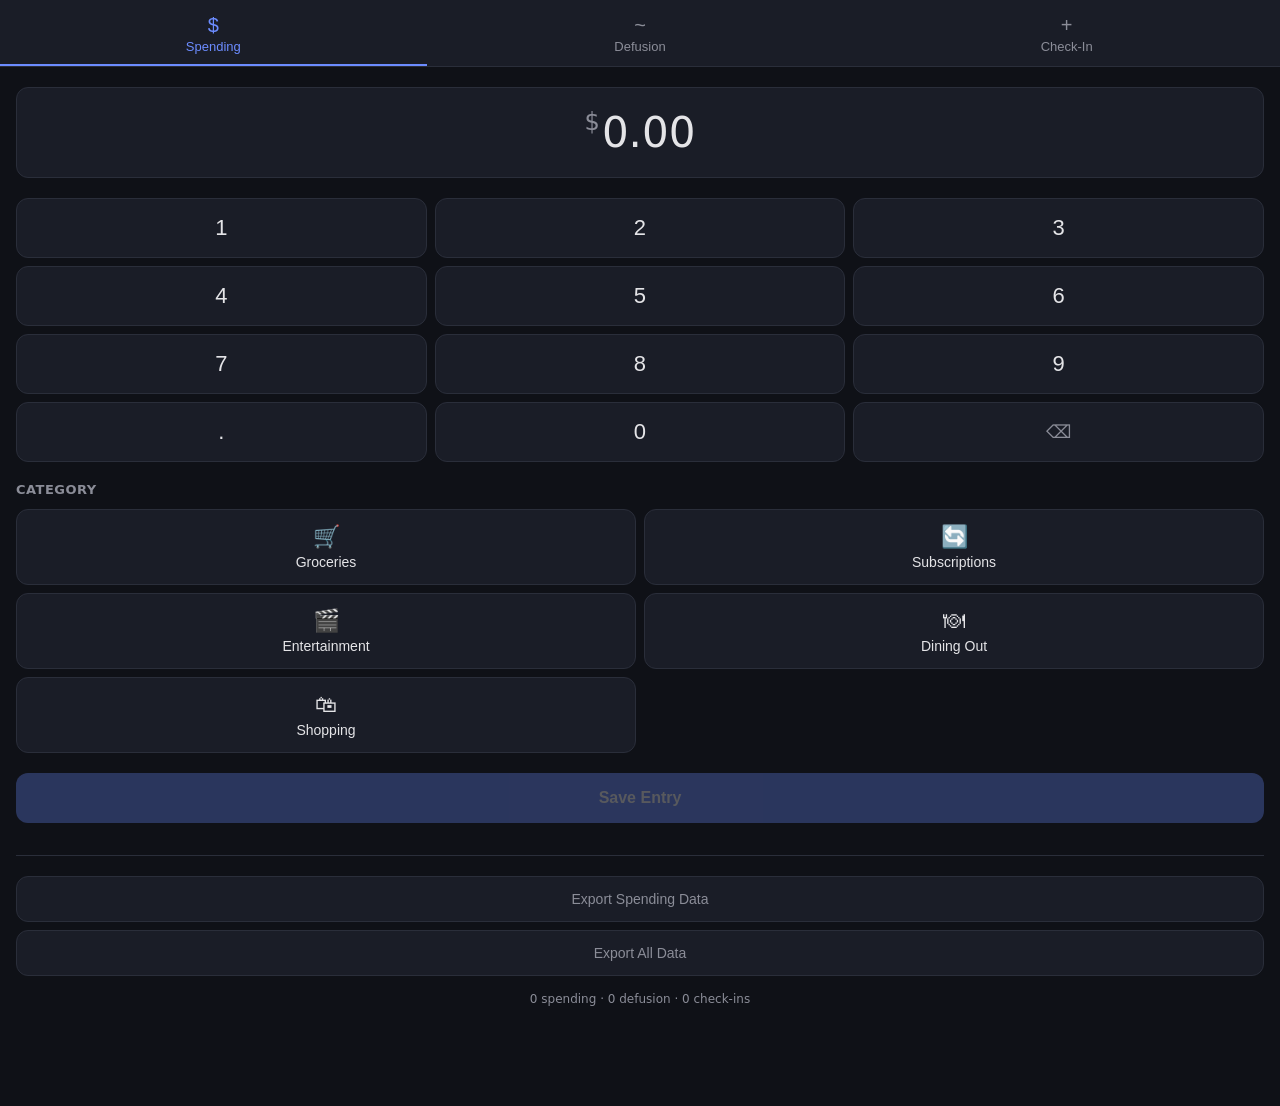
==== index.html @ 258d97ce "Add Q2 Tracker web app - spending, defusion protocol, energy/mood check-ins" ====
<!DOCTYPE html>
<html lang="en">
<head>
<meta charset="UTF-8">
<meta name="viewport" content="width=device-width, initial-scale=1.0, user-scalable=no">
<meta name="apple-mobile-web-app-capable" content="yes">
<meta name="apple-mobile-web-app-status-bar-style" content="black-translucent">
<meta name="apple-mobile-web-app-title" content="Q2 Tracker">
<title>Q2 Tracker</title>
<style>
  :root {
    --bg: #0f1117;
    --surface: #1a1d27;
    --surface-hover: #242836;
    --border: #2a2e3a;
    --text: #e4e4e7;
    --text-dim: #8b8d98;
    --accent: #6c8cff;
    --accent-glow: rgba(108, 140, 255, 0.15);
    --green: #4ade80;
    --amber: #fbbf24;
    --red: #f87171;
    --radius: 12px;
  }
  * { margin: 0; padding: 0; box-sizing: border-box; -webkit-tap-highlight-color: transparent; }
  body {
    font-family: -apple-system, BlinkMacSystemFont, 'SF Pro', system-ui, sans-serif;
    background: var(--bg);
    color: var(--text);
    min-height: 100dvh;
    display: flex;
    flex-direction: column;
    overflow: hidden;
  }
  .tab-bar {
    display: flex;
    background: var(--surface);
    border-bottom: 1px solid var(--border);
    padding: 0;
    position: sticky;
    top: 0;
    z-index: 100;
  }
  .tab-btn {
    flex: 1;
    padding: 14px 8px 10px;
    background: none;
    border: none;
    color: var(--text-dim);
    font-size: 13px;
    font-weight: 500;
    cursor: pointer;
    border-bottom: 2px solid transparent;
    transition: all 0.2s;
  }
  .tab-btn.active {
    color: var(--accent);
    border-bottom-color: var(--accent);
  }
  .tab-btn .tab-icon {
    display: block;
    font-size: 20px;
    margin-bottom: 2px;
  }
  .tab-content {
    flex: 1;
    overflow-y: auto;
    padding: 20px 16px 100px;
    display: none;
  }
  .tab-content.active { display: block; }
  .section-title {
    font-size: 13px;
    font-weight: 600;
    color: var(--text-dim);
    text-transform: uppercase;
    letter-spacing: 0.5px;
    margin-bottom: 12px;
  }
  .amount-display {
    background: var(--surface);
    border: 1px solid var(--border);
    border-radius: var(--radius);
    padding: 20px;
    text-align: center;
    margin-bottom: 20px;
  }
  .amount-display .dollar {
    font-size: 42px;
    font-weight: 300;
    font-variant-numeric: tabular-nums;
    color: var(--text);
  }
  .amount-display .dollar .currency {
    font-size: 24px;
    color: var(--text-dim);
    vertical-align: top;
    margin-right: 2px;
  }
  .numpad {
    display: grid;
    grid-template-columns: repeat(3, 1fr);
    gap: 8px;
    margin-bottom: 20px;
  }
  .numpad button {
    background: var(--surface);
    border: 1px solid var(--border);
    border-radius: var(--radius);
    color: var(--text);
    font-size: 22px;
    font-weight: 400;
    padding: 16px;
    cursor: pointer;
    transition: background 0.15s;
  }
  .numpad button:active { background: var(--surface-hover); }
  .numpad .backspace { font-size: 18px; color: var(--text-dim); }
  .category-grid {
    display: grid;
    grid-template-columns: repeat(2, 1fr);
    gap: 8px;
    margin-bottom: 20px;
  }
  .category-btn {
    background: var(--surface);
    border: 1px solid var(--border);
    border-radius: var(--radius);
    color: var(--text);
    font-size: 14px;
    font-weight: 500;
    padding: 14px 12px;
    cursor: pointer;
    transition: all 0.15s;
    text-align: center;
  }
  .category-btn:active, .category-btn.selected {
    background: var(--accent-glow);
    border-color: var(--accent);
    color: var(--accent);
  }
  .category-btn .cat-icon { display: block; font-size: 22px; margin-bottom: 4px; }
  .save-btn {
    width: 100%;
    padding: 16px;
    background: var(--accent);
    border: none;
    border-radius: var(--radius);
    color: #fff;
    font-size: 16px;
    font-weight: 600;
    cursor: pointer;
    transition: opacity 0.15s;
  }
  .save-btn:disabled { opacity: 0.3; cursor: default; }
  .save-btn:active:not(:disabled) { opacity: 0.85; }
  .toast {
    position: fixed;
    bottom: 80px;
    left: 50%;
    transform: translateX(-50%) translateY(20px);
    background: var(--green);
    color: #000;
    padding: 10px 24px;
    border-radius: 20px;
    font-size: 14px;
    font-weight: 600;
    opacity: 0;
    transition: all 0.3s;
    z-index: 200;
    pointer-events: none;
  }
  .toast.show { opacity: 1; transform: translateX(-50%) translateY(0); }
  .recent-list { margin-top: 24px; }
  .recent-entry {
    display: flex;
    justify-content: space-between;
    align-items: center;
    padding: 12px 0;
    border-bottom: 1px solid var(--border);
    font-size: 14px;
  }
  .recent-entry .entry-cat { color: var(--text-dim); }
  .recent-entry .entry-amount { font-weight: 600; font-variant-numeric: tabular-nums; }
  .recent-entry .entry-time { color: var(--text-dim); font-size: 12px; }
  .defusion-start {
    display: flex;
    flex-direction: column;
    align-items: center;
    justify-content: center;
    min-height: 60vh;
  }
  .start-btn {
    width: 160px;
    height: 160px;
    border-radius: 50%;
    background: var(--surface);
    border: 2px solid var(--accent);
    color: var(--accent);
    font-size: 20px;
    font-weight: 600;
    cursor: pointer;
    transition: all 0.2s;
    box-shadow: 0 0 40px var(--accent-glow);
  }
  .start-btn:active { transform: scale(0.95); box-shadow: 0 0 60px var(--accent-glow); }
  .defusion-script { text-align: center; padding: 24px 16px; }
  .script-text {
    font-size: 20px;
    font-weight: 300;
    line-height: 1.6;
    color: var(--text);
    margin-bottom: 32px;
    font-style: italic;
  }
  .timer-ring { width: 200px; height: 200px; margin: 0 auto 24px; position: relative; }
  .timer-ring svg { transform: rotate(-90deg); width: 200px; height: 200px; }
  .timer-ring .ring-bg { fill: none; stroke: var(--border); stroke-width: 4; }
  .timer-ring .ring-progress {
    fill: none;
    stroke: var(--accent);
    stroke-width: 4;
    stroke-linecap: round;
    stroke-dasharray: 565.48;
    stroke-dashoffset: 0;
    transition: stroke-dashoffset 1s linear;
  }
  .timer-ring .timer-text {
    position: absolute;
    top: 50%;
    left: 50%;
    transform: translate(-50%, -50%);
    font-size: 48px;
    font-weight: 200;
    font-variant-numeric: tabular-nums;
    color: var(--accent);
  }
  .timer-label { font-size: 13px; color: var(--text-dim); margin-bottom: 32px; }
  .defusion-followup { padding: 16px 0; }
  .followup-section { margin-bottom: 24px; }
  .followup-options { display: flex; flex-wrap: wrap; gap: 8px; }
  .followup-btn {
    background: var(--surface);
    border: 1px solid var(--border);
    border-radius: 20px;
    color: var(--text);
    font-size: 14px;
    padding: 10px 18px;
    cursor: pointer;
    transition: all 0.15s;
  }
  .followup-btn:active, .followup-btn.selected {
    background: var(--accent-glow);
    border-color: var(--accent);
    color: var(--accent);
  }
  .intensity-row { display: flex; gap: 8px; }
  .intensity-btn {
    flex: 1;
    background: var(--surface);
    border: 1px solid var(--border);
    border-radius: var(--radius);
    color: var(--text);
    font-size: 18px;
    font-weight: 500;
    padding: 14px 8px;
    cursor: pointer;
    transition: all 0.15s;
    text-align: center;
  }
  .intensity-btn:active, .intensity-btn.selected {
    background: var(--accent-glow);
    border-color: var(--accent);
    color: var(--accent);
  }
  .outcome-row { display: grid; grid-template-columns: 1fr 1fr; gap: 8px; }
  .outcome-btn {
    background: var(--surface);
    border: 1px solid var(--border);
    border-radius: var(--radius);
    color: var(--text);
    font-size: 14px;
    font-weight: 500;
    padding: 16px 12px;
    cursor: pointer;
    transition: all 0.15s;
    text-align: center;
  }
  .outcome-btn:active, .outcome-btn.selected { border-color: var(--accent); color: var(--accent); }
  .outcome-btn.stayed.selected { background: rgba(74, 222, 128, 0.1); border-color: var(--green); color: var(--green); }
  .outcome-btn.didnt.selected { background: rgba(251, 191, 36, 0.1); border-color: var(--amber); color: var(--amber); }
  .checkin-container {
    display: flex;
    flex-direction: column;
    align-items: center;
    min-height: 60vh;
    justify-content: center;
  }
  .checkin-columns {
    display: grid;
    grid-template-columns: 1fr 1fr;
    gap: 24px;
    width: 100%;
    max-width: 400px;
  }
  .checkin-column { display: flex; flex-direction: column; gap: 8px; }
  .column-header {
    font-size: 13px;
    font-weight: 600;
    color: var(--text-dim);
    text-transform: uppercase;
    letter-spacing: 0.5px;
    text-align: center;
    margin-bottom: 8px;
  }
  .checkin-btn {
    background: var(--surface);
    border: 1px solid var(--border);
    border-radius: var(--radius);
    color: var(--text);
    font-size: 14px;
    padding: 14px 12px;
    cursor: pointer;
    transition: all 0.15s;
    display: flex;
    align-items: center;
    gap: 10px;
  }
  .checkin-btn:active, .checkin-btn.selected {
    background: var(--accent-glow);
    border-color: var(--accent);
    color: var(--accent);
  }
  .checkin-btn .num { font-size: 18px; font-weight: 600; width: 24px; text-align: center; }
  .checkin-btn .label { font-weight: 400; }
  .checkin-save { margin-top: 32px; width: 100%; max-width: 400px; }
  .export-section { margin-top: 32px; padding-top: 20px; border-top: 1px solid var(--border); }
  .export-btn {
    width: 100%;
    padding: 14px;
    background: var(--surface);
    border: 1px solid var(--border);
    border-radius: var(--radius);
    color: var(--text-dim);
    font-size: 14px;
    font-weight: 500;
    cursor: pointer;
    transition: all 0.15s;
    margin-bottom: 8px;
  }
  .export-btn:active { background: var(--surface-hover); }
  .data-count { text-align: center; font-size: 12px; color: var(--text-dim); margin-top: 8px; }
  .hidden { display: none !important; }
  @supports (padding-bottom: env(safe-area-inset-bottom)) {
    .tab-bar { padding-bottom: env(safe-area-inset-bottom); }
    .tab-content { padding-bottom: calc(100px + env(safe-area-inset-bottom)); }
  }
</style>
</head>
<body>
<nav class="tab-bar">
  <button class="tab-btn active" data-tab="spending"><span class="tab-icon">$</span>Spending</button>
  <button class="tab-btn" data-tab="defusion"><span class="tab-icon">~</span>Defusion</button>
  <button class="tab-btn" data-tab="checkin"><span class="tab-icon">+</span>Check-In</button>
</nav>
<div class="tab-content active" id="tab-spending">
  <div class="amount-display">
    <div class="dollar"><span class="currency">$</span><span id="amount-value">0.00</span></div>
  </div>
  <div class="numpad">
    <button onclick="numpad('1')">1</button>
    <button onclick="numpad('2')">2</button>
    <button onclick="numpad('3')">3</button>
    <button onclick="numpad('4')">4</button>
    <button onclick="numpad('5')">5</button>
    <button onclick="numpad('6')">6</button>
    <button onclick="numpad('7')">7</button>
    <button onclick="numpad('8')">8</button>
    <button onclick="numpad('9')">9</button>
    <button onclick="numpad('.')">.</button>
    <button onclick="numpad('0')">0</button>
    <button class="backspace" onclick="numpad('del')">&#9003;</button>
  </div>
  <p class="section-title">Category</p>
  <div class="category-grid">
    <button class="category-btn" data-cat="Groceries" onclick="selectCategory(this)"><span class="cat-icon">&#x1F6D2;</span>Groceries</button>
    <button class="category-btn" data-cat="Subscriptions" onclick="selectCategory(this)"><span class="cat-icon">&#x1F504;</span>Subscriptions</button>
    <button class="category-btn" data-cat="Entertainment" onclick="selectCategory(this)"><span class="cat-icon">&#x1F3AC;</span>Entertainment</button>
    <button class="category-btn" data-cat="Dining Out" onclick="selectCategory(this)"><span class="cat-icon">&#x1F37D;</span>Dining Out</button>
    <button class="category-btn" data-cat="Shopping" onclick="selectCategory(this)"><span class="cat-icon">&#x1F6CD;</span>Shopping</button>
  </div>
  <button class="save-btn" id="spending-save" disabled onclick="saveSpending()">Save Entry</button>
  <div class="recent-list" id="recent-spending"></div>
  <div class="export-section">
    <button class="export-btn" onclick="exportData('spending')">Export Spending Data</button>
    <button class="export-btn" onclick="exportData('all')">Export All Data</button>
    <div class="data-count" id="data-counts"></div>
  </div>
</div>
<div class="tab-content" id="tab-defusion">
  <div class="defusion-start" id="defusion-ready">
    <button class="start-btn" onclick="startDefusion()">Start</button>
    <p style="color: var(--text-dim); margin-top: 20px; font-size: 14px;">Tap when you notice a craving</p>
  </div>
  <div class="defusion-script hidden" id="defusion-timer">
    <p class="script-text">"I notice this thought. I am watching it. It is not a command."</p>
    <div class="timer-ring">
      <svg viewBox="0 0 200 200">
        <circle class="ring-bg" cx="100" cy="100" r="90"/>
        <circle class="ring-progress" id="ring-progress" cx="100" cy="100" r="90"/>
      </svg>
      <div class="timer-text" id="timer-display">2:00</div>
    </div>
    <p class="timer-label">Observe. Don't push away. Don't act.</p>
  </div>
  <div class="defusion-followup hidden" id="defusion-followup">
    <div class="followup-section">
      <p class="section-title">What triggered it?</p>
      <div class="followup-options" id="trigger-options">
        <button class="followup-btn" data-val="Smell" onclick="selectTrigger(this)">Smell</button>
        <button class="followup-btn" data-val="Sight" onclick="selectTrigger(this)">Sight</button>
        <button class="followup-btn" data-val="Walk-by" onclick="selectTrigger(this)">Walk-by</button>
        <button class="followup-btn" data-val="Thought" onclick="selectTrigger(this)">Thought</button>
      </div>
    </div>
    <div class="followup-section">
      <p class="section-title">How strong was the pull?</p>
      <div class="intensity-row" id="intensity-options">
        <button class="intensity-btn" data-val="1" onclick="selectIntensity(this)">1</button>
        <button class="intensity-btn" data-val="2" onclick="selectIntensity(this)">2</button>
        <button class="intensity-btn" data-val="3" onclick="selectIntensity(this)">3</button>
        <button class="intensity-btn" data-val="4" onclick="selectIntensity(this)">4</button>
        <button class="intensity-btn" data-val="5" onclick="selectIntensity(this)">5</button>
      </div>
    </div>
    <div class="followup-section">
      <p class="section-title">What happened?</p>
      <div class="outcome-row" id="outcome-options">
        <button class="outcome-btn stayed" data-val="Stayed on plan" onclick="selectOutcome(this)">Stayed on plan</button>
        <button class="outcome-btn didnt" data-val="Didn't this time" onclick="selectOutcome(this)">Didn't this time</button>
      </div>
    </div>
    <button class="save-btn" id="defusion-save" disabled onclick="saveDefusion()">Save</button>
  </div>
  <div class="export-section" id="defusion-export">
    <div class="recent-list" id="recent-defusion"></div>
  </div>
</div>
<div class="tab-content" id="tab-checkin">
  <div class="checkin-container">
    <div class="checkin-columns">
      <div class="checkin-column" id="energy-col">
        <div class="column-header">Energy</div>
        <button class="checkin-btn" data-val="5" onclick="selectEnergy(this)"><span class="num">5</span><span class="label">Sharp</span></button>
        <button class="checkin-btn" data-val="4" onclick="selectEnergy(this)"><span class="num">4</span><span class="label">Strong</span></button>
        <button class="checkin-btn" data-val="3" onclick="selectEnergy(this)"><span class="num">3</span><span class="label">Steady</span></button>
        <button class="checkin-btn" data-val="2" onclick="selectEnergy(this)"><span class="num">2</span><span class="label">Low</span></button>
        <button class="checkin-btn" data-val="1" onclick="selectEnergy(this)"><span class="num">1</span><span class="label">Dragging</span></button>
      </div>
      <div class="checkin-column" id="mood-col">
        <div class="column-header">Mood</div>
        <button class="checkin-btn" data-val="5" onclick="selectMood(this)"><span class="num">5</span><span class="label">Bright</span></button>
        <button class="checkin-btn" data-val="4" onclick="selectMood(this)"><span class="num">4</span><span class="label">Good</span></button>
        <button class="checkin-btn" data-val="3" onclick="selectMood(this)"><span class="num">3</span><span class="label">Okay</span></button>
        <button class="checkin-btn" data-val="2" onclick="selectMood(this)"><span class="num">2</span><span class="label">Flat</span></button>
        <button class="checkin-btn" data-val="1" onclick="selectMood(this)"><span class="num">1</span><span class="label">Heavy</span></button>
      </div>
    </div>
    <div class="checkin-save">
      <button class="save-btn" id="checkin-save" disabled onclick="saveCheckin()">Save Check-In</button>
    </div>
  </div>
  <div class="recent-list" id="recent-checkin"></div>
</div>
<div class="toast" id="toast">Saved</div>
<script>
function getData(key) {
  try { return JSON.parse(localStorage.getItem('q2_' + key)) || []; }
  catch(e) { return []; }
}
function setData(key, val) { localStorage.setItem('q2_' + key, JSON.stringify(val)); }

document.querySelectorAll('.tab-btn').forEach(btn => {
  btn.addEventListener('click', () => {
    document.querySelectorAll('.tab-btn').forEach(b => b.classList.remove('active'));
    document.querySelectorAll('.tab-content').forEach(c => c.classList.remove('active'));
    btn.classList.add('active');
    document.getElementById('tab-' + btn.dataset.tab).classList.add('active');
  });
});

function showToast(msg) {
  const t = document.getElementById('toast');
  t.textContent = msg || 'Saved';
  t.classList.add('show');
  setTimeout(() => t.classList.remove('show'), 1800);
}

let amountStr = '';
let selectedCategory = null;

function numpad(key) {
  if (key === 'del') { amountStr = amountStr.slice(0, -1); }
  else if (key === '.') {
    if (amountStr.includes('.')) return;
    if (amountStr === '') amountStr = '0';
    amountStr += '.';
  } else {
    if (amountStr.includes('.') && amountStr.split('.')[1].length >= 2) return;
    if (amountStr === '0' && key !== '.') amountStr = '';
    amountStr += key;
  }
  const display = document.getElementById('amount-value');
  if (amountStr === '' || amountStr === '0') display.textContent = '0.00';
  else if (amountStr.endsWith('.')) display.textContent = amountStr + '00';
  else if (amountStr.includes('.') && amountStr.split('.')[1].length === 1) display.textContent = amountStr + '0';
  else if (!amountStr.includes('.')) display.textContent = amountStr + '.00';
  else display.textContent = amountStr;
  updateSpendingSave();
}

function selectCategory(btn) {
  document.querySelectorAll('.category-btn').forEach(b => b.classList.remove('selected'));
  btn.classList.add('selected');
  selectedCategory = btn.dataset.cat;
  updateSpendingSave();
}

function updateSpendingSave() {
  const amt = parseFloat(amountStr);
  document.getElementById('spending-save').disabled = !(amt > 0 && selectedCategory);
}

function saveSpending() {
  const entry = { amount: parseFloat(amountStr), category: selectedCategory, timestamp: new Date().toISOString() };
  const data = getData('spending');
  data.push(entry);
  setData('spending', data);
  amountStr = '';
  selectedCategory = null;
  document.getElementById('amount-value').textContent = '0.00';
  document.querySelectorAll('.category-btn').forEach(b => b.classList.remove('selected'));
  document.getElementById('spending-save').disabled = true;
  showToast('$' + entry.amount.toFixed(2) + ' \u2014 ' + entry.category);
  renderRecentSpending();
  updateCounts();
}

function renderRecentSpending() {
  const data = getData('spending');
  const recent = data.slice(-5).reverse();
  const el = document.getElementById('recent-spending');
  if (recent.length === 0) { el.innerHTML = ''; return; }
  el.innerHTML = '<p class="section-title" style="margin-top:0">Recent</p>' +
    recent.map(e => {
      const d = new Date(e.timestamp);
      const time = d.toLocaleTimeString([], {hour: 'numeric', minute: '2-digit'});
      return '<div class="recent-entry"><span class="entry-cat">' + e.category + '</span><span class="entry-amount">$' + e.amount.toFixed(2) + '</span><span class="entry-time">' + time + '</span></div>';
    }).join('');
}

let defusionState = { trigger: null, intensity: null, outcome: null, startTime: null };
let timerInterval = null;

function startDefusion() {
  defusionState = { trigger: null, intensity: null, outcome: null, startTime: new Date().toISOString() };
  document.getElementById('defusion-ready').classList.add('hidden');
  document.getElementById('defusion-timer').classList.remove('hidden');
  document.getElementById('defusion-followup').classList.add('hidden');
  document.getElementById('defusion-export').classList.add('hidden');
  let remaining = 120;
  const circumference = 2 * Math.PI * 90;
  const progress = document.getElementById('ring-progress');
  const display = document.getElementById('timer-display');
  progress.style.strokeDashoffset = '0';
  display.textContent = '2:00';
  timerInterval = setInterval(() => {
    remaining--;
    const min = Math.floor(remaining / 60);
    const sec = remaining % 60;
    display.textContent = min + ':' + (sec < 10 ? '0' : '') + sec;
    const offset = circumference * (1 - remaining / 120);
    progress.style.strokeDashoffset = offset;
    if (remaining <= 0) {
      clearInterval(timerInterval);
      document.getElementById('defusion-timer').classList.add('hidden');
      document.getElementById('defusion-followup').classList.remove('hidden');
    }
  }, 1000);
}

function selectTrigger(btn) {
  document.querySelectorAll('#trigger-options .followup-btn').forEach(b => b.classList.remove('selected'));
  btn.classList.add('selected');
  defusionState.trigger = btn.dataset.val;
  updateDefusionSave();
}

function selectIntensity(btn) {
  document.querySelectorAll('#intensity-options .intensity-btn').forEach(b => b.classList.remove('selected'));
  btn.classList.add('selected');
  defusionState.intensity = parseInt(btn.dataset.val);
  updateDefusionSave();
}

function selectOutcome(btn) {
  document.querySelectorAll('#outcome-options .outcome-btn').forEach(b => b.classList.remove('selected'));
  btn.classList.add('selected');
  defusionState.outcome = btn.dataset.val;
  updateDefusionSave();
}

function updateDefusionSave() {
  const ready = defusionState.trigger && defusionState.intensity && defusionState.outcome;
  document.getElementById('defusion-save').disabled = !ready;
}

function saveDefusion() {
  const entry = { trigger: defusionState.trigger, intensity: defusionState.intensity, outcome: defusionState.outcome, startTime: defusionState.startTime, timestamp: new Date().toISOString() };
  const data = getData('defusion');
  data.push(entry);
  setData('defusion', data);
  document.getElementById('defusion-followup').classList.add('hidden');
  document.getElementById('defusion-ready').classList.remove('hidden');
  document.getElementById('defusion-export').classList.remove('hidden');
  document.querySelectorAll('#trigger-options .followup-btn, #intensity-options .intensity-btn, #outcome-options .outcome-btn').forEach(b => b.classList.remove('selected'));
  document.getElementById('defusion-save').disabled = true;
  showToast('Defusion logged');
  renderRecentDefusion();
  updateCounts();
}

function renderRecentDefusion() {
  const data = getData('defusion');
  const recent = data.slice(-5).reverse();
  const el = document.getElementById('recent-defusion');
  if (recent.length === 0) { el.innerHTML = ''; return; }
  el.innerHTML = '<p class="section-title" style="margin-top:0">Recent</p>' +
    recent.map(e => {
      const d = new Date(e.timestamp);
      const time = d.toLocaleTimeString([], {hour: 'numeric', minute: '2-digit'});
      const outcomeColor = e.outcome === 'Stayed on plan' ? 'var(--green)' : 'var(--amber)';
      return '<div class="recent-entry"><span class="entry-cat">' + e.trigger + ' \u2014 ' + e.intensity + '/5</span><span class="entry-amount" style="color:' + outcomeColor + ';font-size:13px">' + e.outcome + '</span><span class="entry-time">' + time + '</span></div>';
    }).join('');
}

let checkinState = { energy: null, mood: null };

function selectEnergy(btn) {
  document.querySelectorAll('#energy-col .checkin-btn').forEach(b => b.classList.remove('selected'));
  btn.classList.add('selected');
  checkinState.energy = parseInt(btn.dataset.val);
  updateCheckinSave();
}

function selectMood(btn) {
  document.querySelectorAll('#mood-col .checkin-btn').forEach(b => b.classList.remove('selected'));
  btn.classList.add('selected');
  checkinState.mood = parseInt(btn.dataset.val);
  updateCheckinSave();
}

function updateCheckinSave() {
  document.getElementById('checkin-save').disabled = !(checkinState.energy && checkinState.mood);
}

function saveCheckin() {
  const energyLabels = {1:'Dragging',2:'Low',3:'Steady',4:'Strong',5:'Sharp'};
  const moodLabels = {1:'Heavy',2:'Flat',3:'Okay',4:'Good',5:'Bright'};
  const entry = { energy: checkinState.energy, energyLabel: energyLabels[checkinState.energy], mood: checkinState.mood, moodLabel: moodLabels[checkinState.mood], timestamp: new Date().toISOString() };
  const data = getData('checkin');
  data.push(entry);
  setData('checkin', data);
  checkinState = { energy: null, mood: null };
  document.querySelectorAll('.checkin-btn').forEach(b => b.classList.remove('selected'));
  document.getElementById('checkin-save').disabled = true;
  showToast('Energy ' + entry.energy + ' \u2014 Mood ' + entry.mood);
  renderRecentCheckin();
  updateCounts();
}

function renderRecentCheckin() {
  const data = getData('checkin');
  const recent = data.slice(-5).reverse();
  const el = document.getElementById('recent-checkin');
  if (recent.length === 0) { el.innerHTML = ''; return; }
  el.innerHTML = '<p class="section-title">Recent</p>' +
    recent.map(e => {
      const d = new Date(e.timestamp);
      const time = d.toLocaleTimeString([], {hour: 'numeric', minute: '2-digit'});
      return '<div class="recent-entry"><span class="entry-cat">Energy: ' + e.energy + ' (' + e.energyLabel + ')</span><span class="entry-amount">Mood: ' + e.mood + ' (' + e.moodLabel + ')</span><span class="entry-time">' + time + '</span></div>';
    }).join('');
}

function exportData(type) {
  let exportObj = {};
  const now = new Date().toISOString().split('T')[0];
  if (type === 'all') {
    exportObj = { exported: new Date().toISOString(), spending: getData('spending'), defusion: getData('defusion'), checkin: getData('checkin') };
  } else {
    exportObj = { exported: new Date().toISOString(), [type]: getData(type) };
  }
  const blob = new Blob([JSON.stringify(exportObj, null, 2)], {type: 'application/json'});
  const url = URL.createObjectURL(blob);
  const a = document.createElement('a');
  a.href = url;
  a.download = 'q2-tracker-' + (type === 'all' ? 'all' : type) + '-' + now + '.json';
  a.click();
  URL.revokeObjectURL(url);
  showToast('Exported ' + type);
}

function updateCounts() {
  const s = getData('spending').length;
  const d = getData('defusion').length;
  const c = getData('checkin').length;
  document.getElementById('data-counts').textContent = s + ' spending \u00B7 ' + d + ' defusion \u00B7 ' + c + ' check-ins';
}

renderRecentSpending();
renderRecentDefusion();
renderRecentCheckin();
updateCounts();
</script>
</body>
</html>
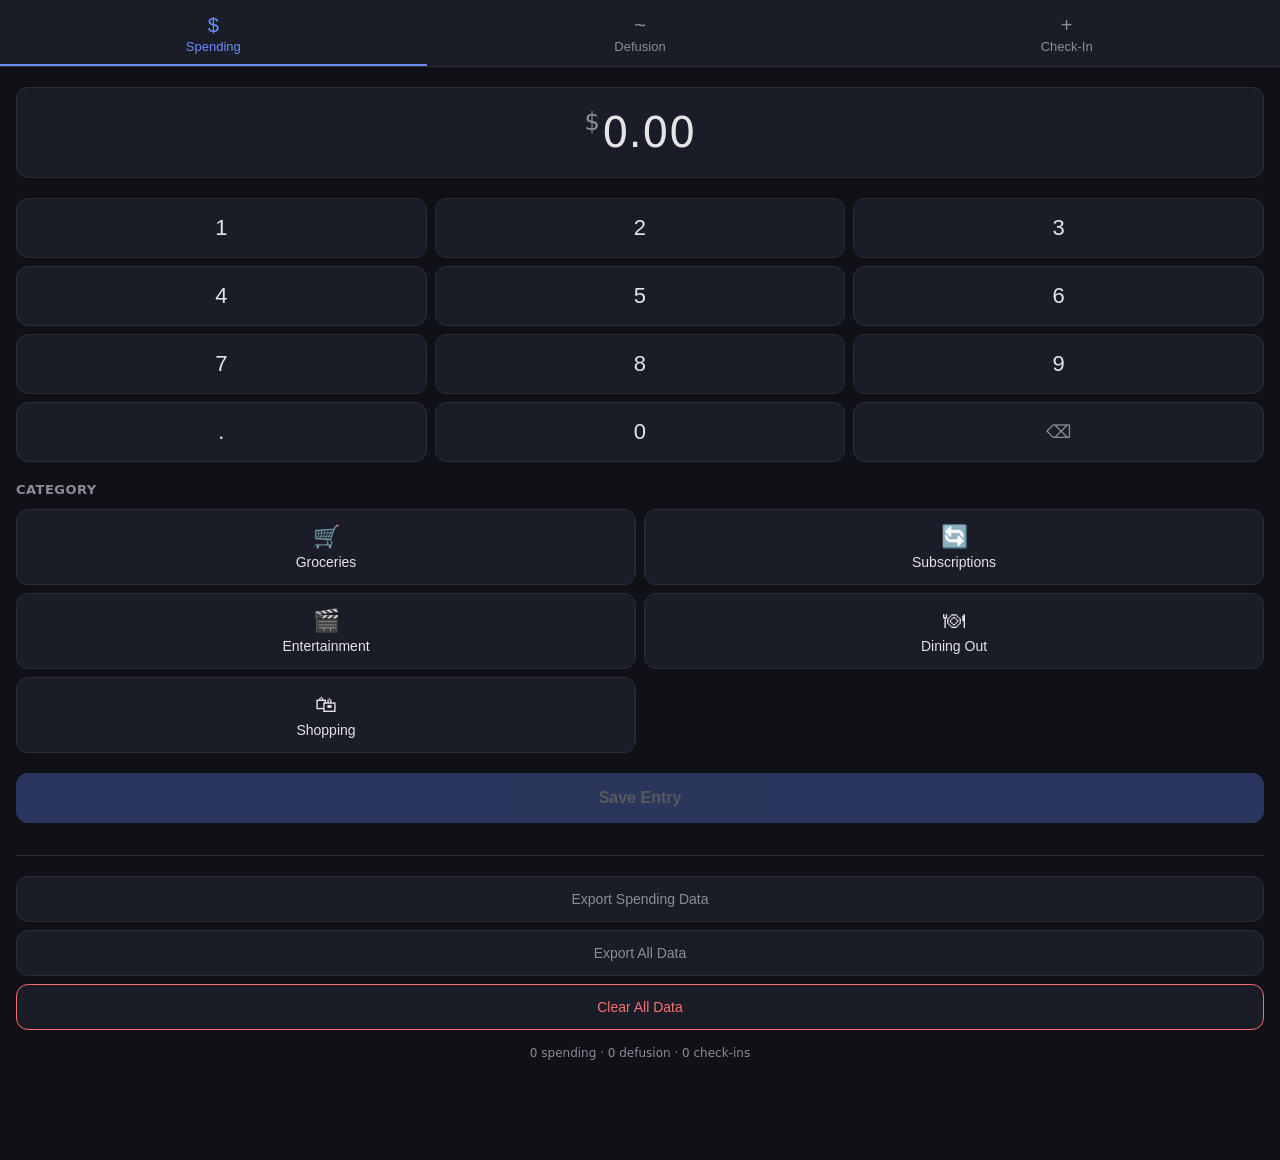
==== commit 8a6ab7f6: "Add Clear All Data button with confirmation dialog Red-styled button at bottom of spending tab. Asks" ====
--- a/index.html
+++ b/index.html
@@ -57,11 +57,7 @@
     color: var(--accent);
     border-bottom-color: var(--accent);
   }
-  .tab-btn .tab-icon {
-    display: block;
-    font-size: 20px;
-    margin-bottom: 2px;
-  }
+  .tab-btn .tab-icon { display: block; font-size: 20px; margin-bottom: 2px; }
   .tab-content {
     flex: 1;
     overflow-y: auto;
@@ -394,6 +390,7 @@
   <div class="export-section">
     <button class="export-btn" onclick="exportData('spending')">Export Spending Data</button>
     <button class="export-btn" onclick="exportData('all')">Export All Data</button>
+    <button class="export-btn" style="color: var(--red); border-color: var(--red);" onclick="clearAllData()">Clear All Data</button>
     <div class="data-count" id="data-counts"></div>
   </div>
 </div>
@@ -692,22 +689,63 @@
     }).join('');
 }
 
-function exportData(type) {
+async function exportData(type) {
   let exportObj = {};
   const now = new Date().toISOString().split('T')[0];
+  const filename = 'q2-tracker-' + (type === 'all' ? 'all' : type) + '-' + now + '.json';
+
   if (type === 'all') {
-    exportObj = { exported: new Date().toISOString(), spending: getData('spending'), defusion: getData('defusion'), checkin: getData('checkin') };
+    exportObj = {
+      exported: new Date().toISOString(),
+      spending: getData('spending'),
+      defusion: getData('defusion'),
+      checkin: getData('checkin')
+    };
   } else {
-    exportObj = { exported: new Date().toISOString(), [type]: getData(type) };
-  }
-  const blob = new Blob([JSON.stringify(exportObj, null, 2)], {type: 'application/json'});
-  const url = URL.createObjectURL(blob);
-  const a = document.createElement('a');
-  a.href = url;
-  a.download = 'q2-tracker-' + (type === 'all' ? 'all' : type) + '-' + now + '.json';
-  a.click();
-  URL.revokeObjectURL(url);
-  showToast('Exported ' + type);
+    exportObj = {
+      exported: new Date().toISOString(),
+      [type]: getData(type)
+    };
+  }
+
+  const jsonString = JSON.stringify(exportObj, null, 2);
+  const blob = new Blob([jsonString], {type: 'application/json'});
+  const file = new File([blob], filename, {type: 'application/json'});
+
+  if (navigator.canShare && navigator.canShare({files: [file]})) {
+    try {
+      await navigator.share({
+        title: 'Q2 Tracker Data',
+        files: [file]
+      });
+      showToast('Exported ' + type);
+    } catch (e) {
+      if (e.name !== 'AbortError') {
+        showToast('Export cancelled');
+      }
+    }
+  } else {
+    const url = URL.createObjectURL(blob);
+    const a = document.createElement('a');
+    a.href = url;
+    a.download = filename;
+    a.click();
+    URL.revokeObjectURL(url);
+    showToast('Exported ' + type);
+  }
+}
+
+function clearAllData() {
+  if (confirm('Clear all tracker data? This cannot be undone.')) {
+    localStorage.removeItem('q2_spending');
+    localStorage.removeItem('q2_defusion');
+    localStorage.removeItem('q2_checkin');
+    renderRecentSpending();
+    renderRecentDefusion();
+    renderRecentCheckin();
+    updateCounts();
+    showToast('All data cleared');
+  }
 }
 
 function updateCounts() {
